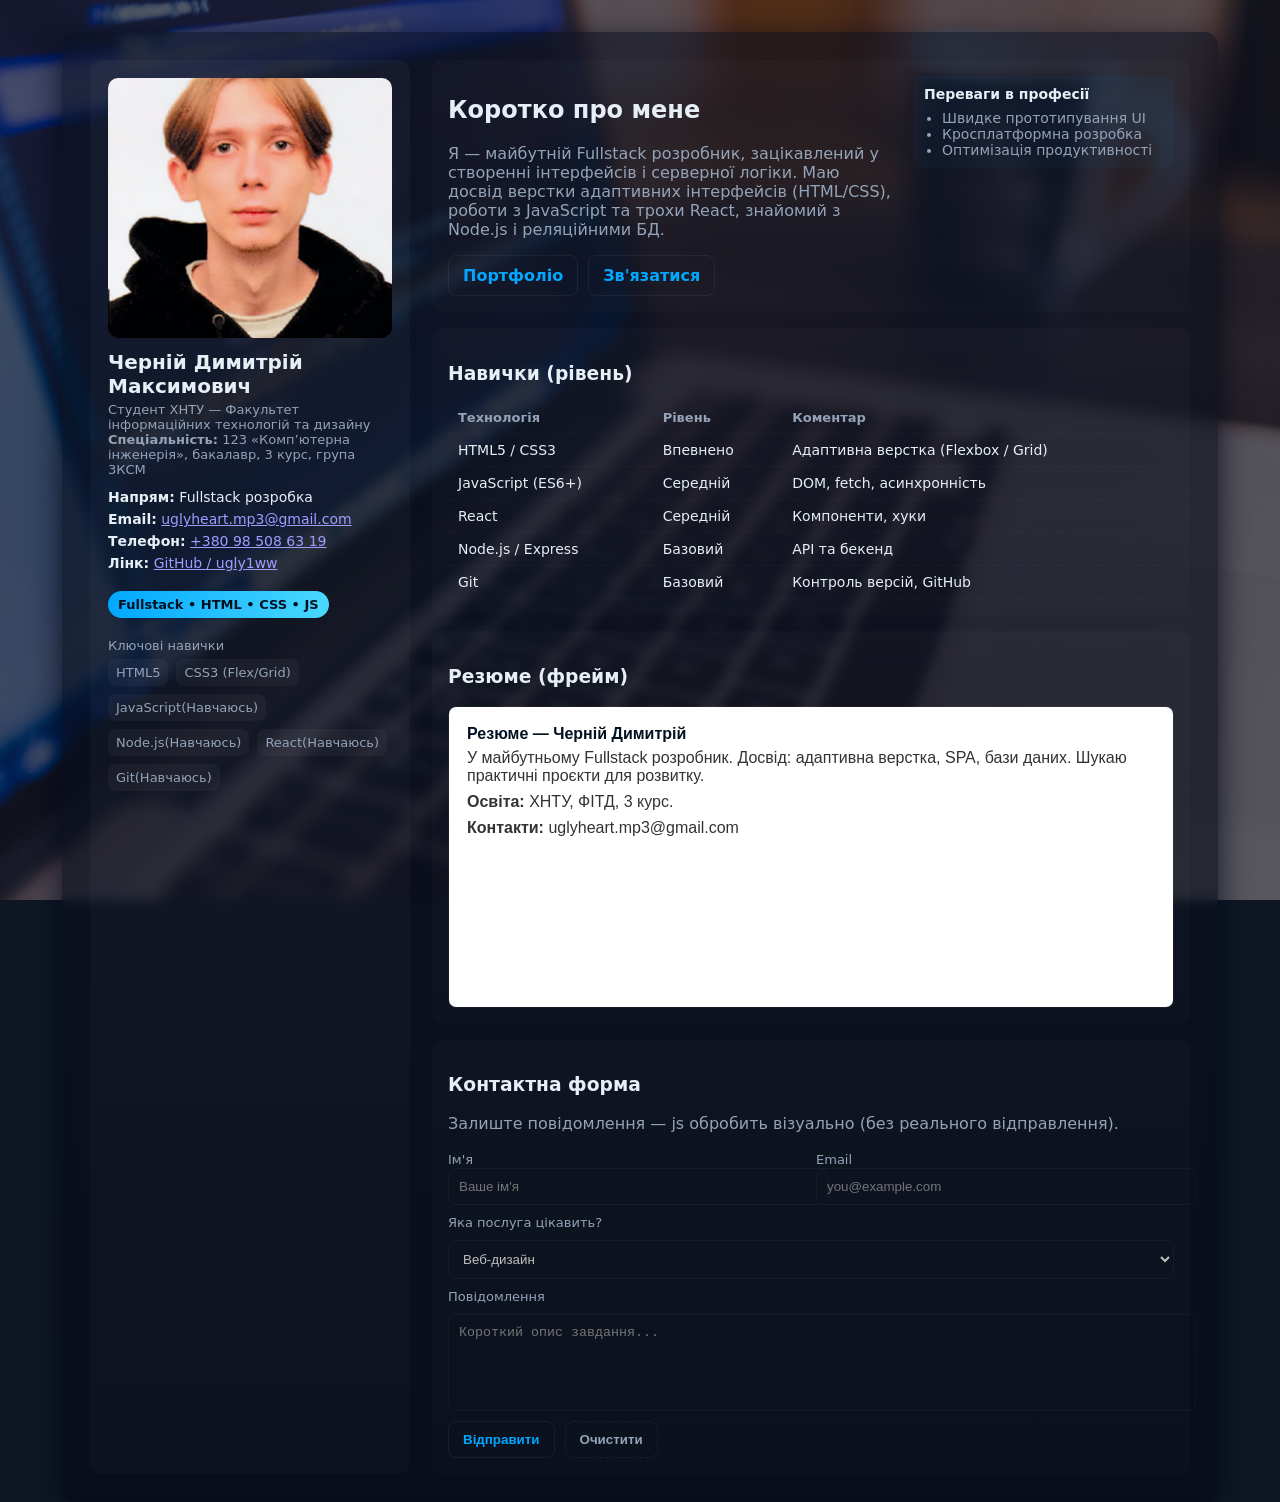
==== index.html @ bc44db2e "All files" ====
<!doctype html>
<html lang="uk">
<head>
    <meta charset="utf-8" />
    <meta name="viewport" content="width=device-width,initial-scale=1" />
    <title>Візитка — Черній Димитрій Максимович | Fullstack Developer</title>
    <meta name="description" content="Візитна картка студента — Fullstack розробник. Контакти, портфоліо, навички." />
    <link rel="icon" href="data:image/svg+xml,%3Csvg xmlns='http://www.w3.org/2000/svg' viewBox='0 0 100 100'%3E%3Ccircle cx='50' cy='50' r='45' fill='%23007acc'/%3E%3Ctext x='50' y='57' font-size='40' text-anchor='middle' fill='white' font-family='Arial'%3EF%3C/text%3E%3C/svg%3E" />
    <link rel="stylesheet" href="main.css" />

</head>
<body>
<div class="container" role="main">
    <aside class="card" aria-label="Візитка">
        <div class="avatar" title="Фото">
            <img src="img/avatar.jpg" alt="Фото Чернія Димитрія Максимовича"/>
        </div>

        <div>
            <h1>Черній Димитрій Максимович</h1>
            <div class="subtitle">Студент ХНТУ — Факультет інформаційних технологій та дизайну<br><strong>Спеціальність:</strong> 123 «Комп’ютерна інженерія», бакалавр, 3 курс, група 3КСМ</div>
        </div>

        <div class="contacts">
            <div><strong>Напрям:</strong> Fullstack розробка</div>
            <div><strong>Email:</strong> <a href="mailto:uglyheart.mp3@gmail.com">uglyheart.mp3@gmail.com</a></div>
            <div><strong>Телефон:</strong> <a href="tel:+380501234567">+380 98 508 63 19</a></div>
            <div><strong>Лінк:</strong> <a href="https://github.com/ugly1ww" target="_blank" rel="noopener">GitHub / ugly1ww</a></div>
        </div>

        <div style="margin-top:8px">
            <span class="badge">Fullstack • HTML • CSS • JS</span>
        </div>

        <div style="margin-top:8px">
            <div style="font-size:13px; color:var(--muted); margin-bottom:6px">Ключові навички</div>
            <div class="skills">
                <span class="skill">HTML5</span>
                <span class="skill">CSS3 (Flex/Grid)</span>
                <span class="skill">JavaScript(Навчаюсь)</span>
                <span class="skill">Node.js(Навчаюсь)</span>
                <span class="skill">React(Навчаюсь)</span>
                <span class="skill">Git(Навчаюсь)</span>
            </div>
        </div>
    </aside>

    <section class="content" aria-label="Основна інформація">
        <article class="panel hero" aria-labelledby="intro-title">
            <div class="intro">
                <h2 id="intro-title">Коротко про мене</h2>
                <p style="color:var(--muted); margin-top:6px;">
                    Я — майбутній Fullstack розробник, зацікавлений у створенні інтерфейсів і серверної логіки. Маю досвід верстки адаптивних інтерфейсів (HTML/CSS), роботи з JavaScript та трохи React, знайомий з Node.js і реляційними БД.
                </p>

                <div class="buttons">
                    <a class="btn" href="#portfolio">Портфоліо</a>
                    <a class="btn" href="#contacts">Зв'язатися</a>
                </div>
            </div>

            <div style="width:260px; min-width:200px;">
                <div style="background:linear-gradient(180deg, rgba(0,122,204,0.06), rgba(0,168,255,0.03)); padding:10px; border-radius:8px;">
                    <strong style="font-size:14px; display:block; margin-bottom:8px;">Переваги в професії</strong>
                    <ul style="margin:0; padding-left:18px; color:var(--muted); font-size:14px;">
                        <li>Швидке прототипування UI</li>
                        <li>Кросплатформна розробка</li>
                        <li>Оптимізація продуктивності</li>
                    </ul>
                </div>
            </div>
        </article>

        <article class="panel" aria-labelledby="skills-title">
            <h3 id="skills-title">Навички (рівень)</h3>
            <table>
                <thead>
                <tr><th>Технологія</th><th>Рівень</th><th>Коментар</th></tr>
                </thead>
                <tbody>
                <tr><td>HTML5 / CSS3</td><td>Впевнено</td><td>Адаптивна верстка (Flexbox / Grid)</td></tr>
                <tr><td>JavaScript (ES6+)</td><td>Середній</td><td>DOM, fetch, асинхронність</td></tr>
                <tr><td>React</td><td>Середній</td><td>Компоненти, хуки</td></tr>
                <tr><td>Node.js / Express</td><td>Базовий</td><td>API та бекенд</td></tr>
                <tr><td>Git</td><td>Базовий</td><td>Контроль версій, GitHub</td></tr>
                </tbody>
            </table>
        </article>

        <article class="panel" aria-labelledby="frame-title">
            <h3 id="frame-title">Резюме (фрейм)</h3>
            <div class="frame">
                <!-- iframe можна вбудувати на реальний документ; для прикладу about:blank -->
                <iframe srcdoc='
            <style>body{font-family:Arial, sans-serif;color:#012;background:#fff;padding:18px;margin:0}h4{margin:0 0 6px 0}p{margin:0 0 8px 0;color:#333}</style>
            <h4>Резюме — Черній Димитрій</h4>
            <p>У майбутньому Fullstack розробник. Досвід: адаптивна верстка, SPA, бази даних. Шукаю практичні проєкти для розвитку.</p>
            <p><strong>Освіта:</strong> ХНТУ, ФІТД, 3 курс.</p>
            <p><strong>Контакти:</strong> uglyheart.mp3@gmail.com</p>' title="Резюме вбудоване">
                </iframe>
            </div>
        </article>

        <article id="contacts" class="panel" aria-labelledby="contact-title">
            <h3 id="contact-title">Контактна форма</h3>
            <p style="color:var(--muted)">Залиште повідомлення — js обробить візуально (без реального відправлення).</p>

            <form id="contactForm" onsubmit="handleSubmit(event)" novalidate>
                <div class="row">
                    <div class="col">
                        <label for="name">Ім'я</label>
                        <input id="name" name="name" type="text" placeholder="Ваше ім'я" required />
                    </div>
                    <div class="col">
                        <label for="email">Email</label>
                        <input id="email" name="email" type="email" placeholder="you@example.com" required />
                    </div>
                </div>

                <label for="service">Яка послуга цікавить?</label>
                <select id="service" name="service">
                    <option>Веб-дизайн</option>
                    <option>Front-end розробка</option>
                    <option>Fullstack розробка</option>
                    <option>Брендинг</option>
                </select>

                <label for="message">Повідомлення</label>
                <textarea id="message" name="message" rows="5" placeholder="Короткий опис завдання..." required></textarea>

                <div style="display:flex; gap:10px; align-items:center;">
                    <button type="submit" class="btn">Відправити</button>
                    <button type="reset" class="btn" style="color:var(--muted); border-style:dashed;">Очистити</button>
                    <div id="formResult" style="margin-left:auto; color:var(--muted); font-size:13px;"></div>
                </div>
            </form>
        </article>

    </section>
</div>

<script src="script.js"></script>
</body>
</html>
---- main.css ----
:root{
    --bg:#0f1724;
    --card:#0b1220;
    --accent:#00a8ff;
    --muted:#94a3b8;
    --glass: rgba(255,255,255,0.04);
    --max-width:1100px;
    color-scheme: dark;
}
html,body{height:100%; margin:0; font-family:Inter, system-ui, -apple-system, "Segoe UI", Roboto, "Helvetica Neue", Arial; background: var(--bg); color:#e6eef6;}

body{
    background-image:
            linear-gradient(180deg, rgba(2,6,23,0.6), rgba(2,6,23,0.6)),
            url('img/background.jpg');
    background-size: cover;
    background-position: center;
    -webkit-font-smoothing:antialiased;
    -moz-osx-font-smoothing:grayscale;
    padding: 32px 16px;
    box-sizing: border-box;
}

.container{
    max-width: var(--max-width);
    margin: 0 auto;
    backdrop-filter: blur(6px) saturate(120%);
    padding: 28px;
    border-radius: 14px;
    background: linear-gradient(180deg, rgba(11,17,32,0.6), rgba(6,10,20,0.65));
    box-shadow: 0 10px 30px rgba(2,6,23,0.8);
    display: grid;
    grid-template-columns: 320px 1fr;
    gap: 22px;
}

.card{
    background: linear-gradient(180deg, rgba(255,255,255,0.03), rgba(255,255,255,0.02));
    padding: 18px;
    border-radius: 12px;
    display:flex;
    flex-direction:column;
    gap:12px;
}
.avatar{
    width:100%;
    height:260px;
    border-radius:10px;
    background: linear-gradient(135deg, rgba(0,122,204,0.12), rgba(0,168,255,0.08));
    display:flex;
    align-items:center;
    justify-content:center;
    overflow:hidden;
    position:relative;
}
.avatar img{width:100%; height:100%; object-fit:cover; filter: saturate(110%) contrast(1.02); opacity:0.95;}
h1{font-size:20px; margin:0 0 4px 0;}
.subtitle{font-size:13px; color:var(--muted);}
.contacts{display:flex; flex-direction:column; gap:6px; font-size:14px;}
.badge{display:inline-block; padding:6px 10px; border-radius:999px; background:linear-gradient(90deg,var(--accent),#4ad8ff); color:#012; font-weight:600; font-size:13px;}
.skills{display:flex; flex-wrap:wrap; gap:8px;}
.skill{background:var(--glass); padding:6px 8px; border-radius:8px; font-size:13px; color:var(--muted);}

.content{
    display:flex;
    flex-direction:column;
    gap:16px;
}
.panel{
    background: linear-gradient(180deg, rgba(255,255,255,0.02), rgba(255,255,255,0.01));
    padding:16px;
    border-radius:10px;
}
.hero{display:flex; gap:16px; align-items:flex-start;}
.hero .intro{flex:1;}
.buttons{display:flex; gap:10px; margin-top:10px;}
.btn{
    padding:10px 14px; border-radius:8px; background:transparent; border:1px solid rgba(255,255,255,0.06); cursor:pointer; color:var(--accent); font-weight:600; text-decoration:none;
}

.gallery{display:grid; grid-template-columns:repeat(auto-fill,minmax(200px,1fr)); gap:12px;}
.project{position:relative; border-radius:8px; overflow:hidden; background:#071025; cursor:pointer; border:1px solid rgba(255,255,255,0.03);}
.project img{width:100%; height:160px; object-fit:cover; display:block; filter:contrast(1.02);}
.project .meta{padding:8px; font-size:13px;}
.project .tag{display:inline-block; padding:4px 8px; background:rgba(0,168,255,0.08); color:var(--accent); border-radius:999px; font-weight:600; margin-right:6px;}

table{width:100%; border-collapse:collapse; font-size:14px;}
th, td{padding:8px 10px; text-align:left; border-bottom:1px dashed rgba(255,255,255,0.03);}
th{color:var(--muted); font-weight:600; font-size:13px;}

form{display:grid; gap:10px;}
label{font-size:13px; color:var(--muted);}
input[type="text"], input[type="email"], textarea, select{
    width:100%; padding:10px; border-radius:8px; border:1px solid rgba(255,255,255,0.04); background:transparent; color:inherit; resize:vertical;
}
.row{display:flex; gap:10px;}
.row .col{flex:1;}

.frame{height:300px; border-radius:8px; overflow:hidden; border:1px solid rgba(255,255,255,0.04);}
iframe{width:100%; height:100%; border:0; display:block;}

.lightbox{position:fixed; inset:0; display:none; align-items:center; justify-content:center; background:rgba(2,6,23,0.8); z-index:2000;}
.lightbox img{max-width:90%; max-height:80%; border-radius:8px; box-shadow:0 10px 40px rgba(0,0,0,0.6);}

#service{
    color: silver;
}
textarea{
    resize: none;
}

@media (max-width:900px){
    .container{grid-template-columns:1fr; padding:18px;}
    .avatar{height:200px;}
} /*адаптація*/
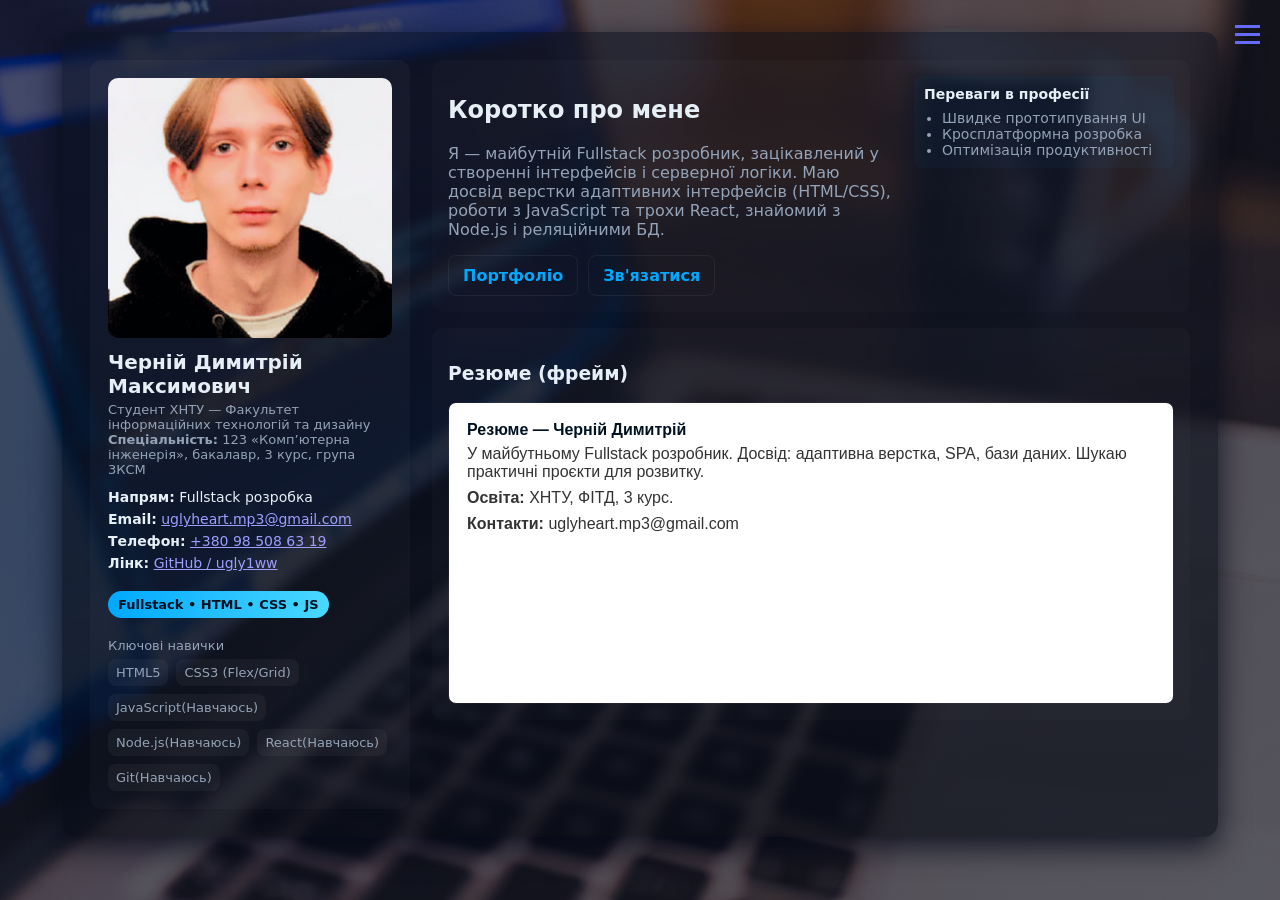
==== commit b2a711f9: "Project Portfolio" ====
--- a/index.html
+++ b/index.html
@@ -6,10 +6,23 @@
     <title>Візитка — Черній Димитрій Максимович | Fullstack Developer</title>
     <meta name="description" content="Візитна картка студента — Fullstack розробник. Контакти, портфоліо, навички." />
     <link rel="icon" href="data:image/svg+xml,%3Csvg xmlns='http://www.w3.org/2000/svg' viewBox='0 0 100 100'%3E%3Ccircle cx='50' cy='50' r='45' fill='%23007acc'/%3E%3Ctext x='50' y='57' font-size='40' text-anchor='middle' fill='white' font-family='Arial'%3EF%3C/text%3E%3C/svg%3E" />
-    <link rel="stylesheet" href="main.css" />
+    <link rel="stylesheet" href="css/main.css" />
 
 </head>
 <body>
+
+<div class="menu-btn" id="menu-btn">
+    <div></div>
+    <div></div>
+    <div></div>
+</div>
+
+<nav class="menu" id="menu">
+    <a href="index.html">Головна</a>
+    <a href="skills.html">Навички</a>
+    <a href="contacts.html">Контакти</a>
+</nav>
+
 <div class="container" role="main">
     <aside class="card" aria-label="Візитка">
         <div class="avatar" title="Фото">
@@ -54,8 +67,8 @@
                 </p>
 
                 <div class="buttons">
-                    <a class="btn" href="#portfolio">Портфоліо</a>
-                    <a class="btn" href="#contacts">Зв'язатися</a>
+                    <a class="btn" href="#">Портфоліо</a>
+                    <a class="btn" href="contacts.html">Зв'язатися</a>
                 </div>
             </div>
 
@@ -71,7 +84,7 @@
             </div>
         </article>
 
-        <article class="panel" aria-labelledby="skills-title">
+<!--        <article class="panel" aria-labelledby="skills-title">
             <h3 id="skills-title">Навички (рівень)</h3>
             <table>
                 <thead>
@@ -85,7 +98,7 @@
                 <tr><td>Git</td><td>Базовий</td><td>Контроль версій, GitHub</td></tr>
                 </tbody>
             </table>
-        </article>
+        </article>-->
 
         <article class="panel" aria-labelledby="frame-title">
             <h3 id="frame-title">Резюме (фрейм)</h3>
@@ -101,9 +114,9 @@
             </div>
         </article>
 
-        <article id="contacts" class="panel" aria-labelledby="contact-title">
+        <!--<article id="contacts" class="panel" aria-labelledby="contact-title">
             <h3 id="contact-title">Контактна форма</h3>
-            <p style="color:var(--muted)">Залиште повідомлення — js обробить візуально (без реального відправлення).</p>
+            <p style="color:var(&#45;&#45;muted)">Залиште повідомлення — js обробить візуально (без реального відправлення).</p>
 
             <form id="contactForm" onsubmit="handleSubmit(event)" novalidate>
                 <div class="row">
@@ -130,15 +143,15 @@
 
                 <div style="display:flex; gap:10px; align-items:center;">
                     <button type="submit" class="btn">Відправити</button>
-                    <button type="reset" class="btn" style="color:var(--muted); border-style:dashed;">Очистити</button>
-                    <div id="formResult" style="margin-left:auto; color:var(--muted); font-size:13px;"></div>
+                    <button type="reset" class="btn" style="color:var(&#45;&#45;muted); border-style:dashed;">Очистити</button>
+                    <div id="formResult" style="margin-left:auto; color:var(&#45;&#45;muted); font-size:13px;"></div>
                 </div>
             </form>
-        </article>
+        </article>-->
 
     </section>
 </div>
 
-<script src="script.js"></script>
+<script src="js/script.js"></script>
 </body>
 </html>
--- a/css/main.css
+++ b/css/main.css
@@ -0,0 +1,304 @@
+:root{
+    --bg:#0f1724;
+    --card:#0b1220;
+    --accent:#00a8ff;
+    --muted:#94a3b8;
+    --glass: rgba(255,255,255,0.04);
+    --max-width:1100px;
+    color-scheme: dark;
+}
+html,body{
+    height:100%;
+    margin:0;
+    font-family:Inter, system-ui, -apple-system, "Segoe UI", Roboto, "Helvetica Neue", Arial;
+    background: var(--bg);
+    color:#e6eef6;
+}
+
+body{
+    background-image:
+            linear-gradient(180deg, rgba(2,6,23,0.6), rgba(2,6,23,0.6)),
+            url('../img/background.jpg');
+    background-size: cover;
+    background-position: center;
+    -webkit-font-smoothing:antialiased;
+    -moz-osx-font-smoothing:grayscale;
+    padding: 32px 16px;
+    box-sizing: border-box;
+}
+
+.menu-btn {
+    position: fixed;
+    top: 10px;
+    right: 10px;
+    cursor: pointer;
+    padding: 10px;
+    border-radius: 10px;
+    z-index: 1000;
+    transition: background-color 0.3s ease;
+}
+.menu-btn:hover {
+    background-color: #aeb1ff;
+}
+
+.menu-btn div {
+    width: 25px;
+    height: 3px;
+    background-color: #646cf6;
+    margin: 5px 0;
+    transition: 0.4s;
+}
+
+
+.menu {
+    display: none;
+    flex-direction: column;
+    background-color: rgba(60, 76, 155, 0.1);
+    position: fixed;
+    top: 70px;
+    right: 10px;
+    padding: 10px;
+    border: 1px solid #35459a;
+    border-radius: 5px;
+    z-index: 999;
+}
+
+.menu a{
+    text-decoration: none;
+    color: #ffffff;
+    padding: 10px 10px ;
+}
+
+.menu a:hover{
+    color: #AEB1FFFF;
+    background-color: rgba(11, 18, 32, 0.41);
+    border-radius: 5px;
+
+}
+
+.menu.show{
+    display: flex;
+}
+
+
+
+.container{
+    max-width: var(--max-width);
+    margin: 0 auto;
+    backdrop-filter: blur(6px) saturate(120%);
+    padding: 28px;
+    border-radius: 14px;
+    background: linear-gradient(180deg, rgba(11,17,32,0.6), rgba(6,10,20,0.65));
+    box-shadow: 0 10px 30px rgba(2,6,23,0.8);
+    display: grid;
+    grid-template-columns: 320px 1fr;
+    gap: 22px;
+}
+
+.card{
+    background: linear-gradient(180deg, rgba(255,255,255,0.03), rgba(255,255,255,0.02));
+    padding: 18px;
+    border-radius: 12px;
+    display:flex;
+    flex-direction:column;
+    gap:12px;
+}
+.avatar{
+    width:100%;
+    height:260px;
+    border-radius:10px;
+    background: linear-gradient(135deg, rgba(0,122,204,0.12), rgba(0,168,255,0.08));
+    display:flex;
+    align-items:center;
+    justify-content:center;
+    overflow:hidden;
+    position:relative;
+}
+.avatar img{
+    width:100%;
+    height:100%;
+    object-fit:cover;
+    filter: saturate(110%) contrast(1.02);
+    opacity:0.95;
+}
+h1{
+    font-size:20px;
+    margin:0 0 4px 0;
+}
+.subtitle{
+    font-size:13px;
+    color:var(--muted);
+}
+.contacts{
+    display:flex;
+    flex-direction:column;
+    gap:6px; font-size:14px;
+}
+.badge{
+    display:inline-block;
+    padding:6px 10px;
+    border-radius:999px;
+    background:linear-gradient(90deg,var(--accent),#4ad8ff);
+    color:#012;
+    font-weight:600;
+    font-size:13px;
+}
+.skills{
+    display:flex;
+    flex-wrap:wrap;
+    gap:8px;
+}
+.skill{
+    background:var(--glass);
+    padding:6px 8px;
+    border-radius:8px;
+    font-size:13px; color:var(--muted);
+}
+
+.content{
+    display:flex;
+    flex-direction:column;
+    gap:16px;
+}
+.panel{
+    background: linear-gradient(180deg, rgba(255,255,255,0.02), rgba(255,255,255,0.01));
+    padding:16px;
+    border-radius:10px;
+}
+.hero{
+    display:flex;
+    gap:16px;
+    align-items:flex-start;
+}
+.hero .intro{
+    flex:1;
+}
+.buttons{
+    display:flex;
+    gap:10px;
+    margin-top:10px;
+}
+.btn{
+    padding:10px 14px;
+    border-radius:8px;
+    background:transparent;
+    border:1px solid rgba(255,255,255,0.06);
+    cursor:pointer;
+    color:var(--accent);
+    font-weight:600;
+    text-decoration:none;
+}
+
+.gallery{
+    display:grid;
+    grid-template-columns:repeat(auto-fill,minmax(200px,1fr));
+    gap:12px;
+}
+.project{
+    position:relative;
+    border-radius:8px; overflow:hidden;
+    background:#071025; cursor:pointer;
+    border:1px solid rgba(255,255,255,0.03);
+}
+.project img{width:100%;
+    height:160px;
+    object-fit:cover;
+    display:block;
+    filter:contrast(1.02);
+}
+.project .meta{
+    padding:8px;
+    font-size:13px;
+}
+.project .tag{
+    display:inline-block;
+    padding:4px 8px;
+    background:rgba(0,168,255,0.08);
+    color:var(--accent);
+    border-radius:999px;
+    font-weight:600;
+    margin-right:6px;
+}
+
+table{
+    width:100%;
+    border-collapse:collapse;
+    font-size:14px;
+}
+th, td{
+    padding:8px 10px;
+    text-align:left;
+    border-bottom:1px dashed rgba(255,255,255,0.03);
+}
+th{
+    color:var(--muted);
+    font-weight:600;
+    font-size:13px;
+}
+
+form{
+    display:grid;
+    gap:10px;
+}
+label{
+    font-size:13px;
+    color:var(--muted);
+}
+input[type="text"], input[type="email"], textarea, select{
+    width:100%;
+    padding:10px;
+    border-radius:8px;
+    border:1px solid rgba(255,255,255,0.04);
+    background:transparent;
+    color:inherit;
+    resize:vertical;
+}
+.row{
+    display:flex;
+    gap:10px;
+}
+.row .col{
+    flex:1;
+}
+
+.frame{
+
+    height:300px;
+    border-radius:8px;
+    overflow:hidden;
+    border:1px solid rgba(255,255,255,0.04);
+}
+iframe{
+    width:100%;
+    height:100%;
+    border:0;
+    display:block;
+}
+
+#service{
+    color: silver;
+}
+textarea{
+    resize: none;
+}
+
+#name{
+    width:90%;
+}
+
+#email{
+    width:90%;
+}
+
+#service{
+    width:98%;
+}
+
+#message{
+    width:95%;
+}
+
+@media (max-width:900px){
+    .container{grid-template-columns:1fr; padding:18px;}
+    .avatar{height:200px;}
+} /*адаптація*/
